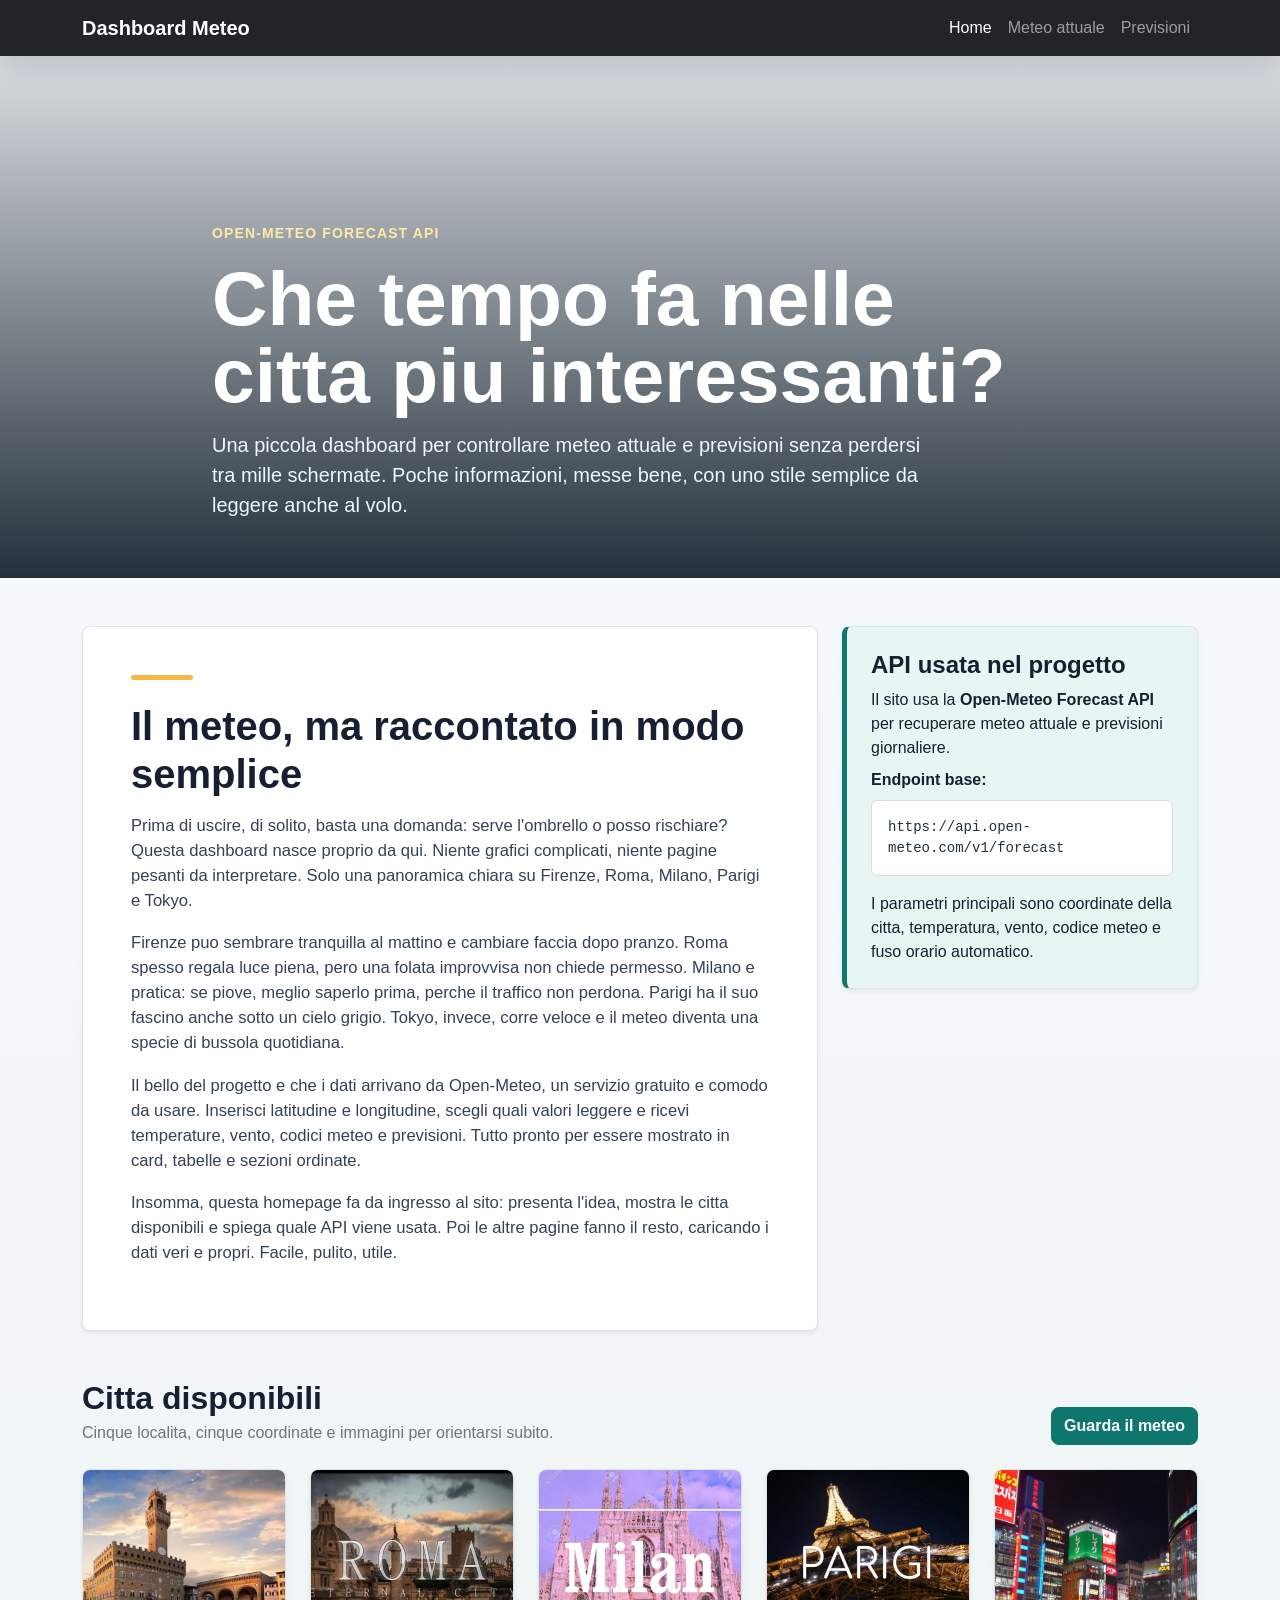
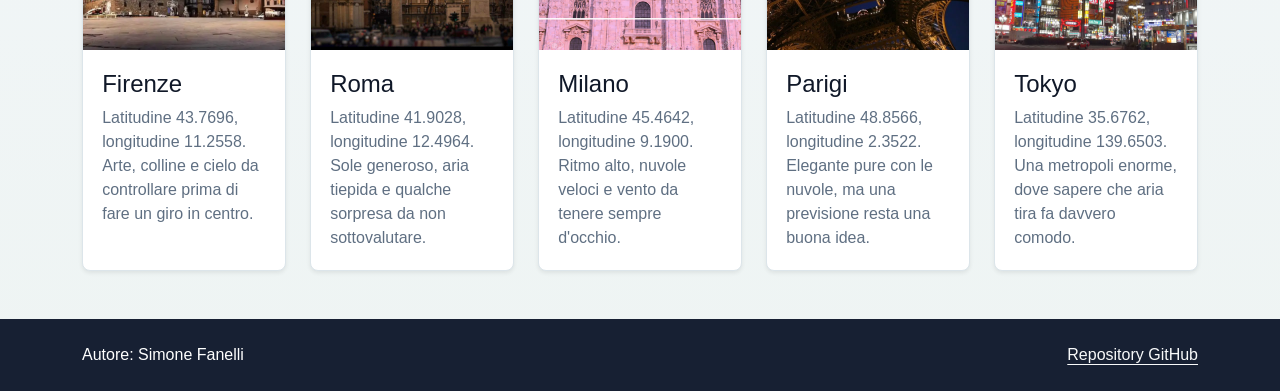
==== index.html @ 770c7ed0 "Refactor code structure for improved readability and maintainability" ====
<!DOCTYPE html>
<html lang="it">
<head>
    <meta charset="UTF-8">
    <meta name="viewport" content="width=device-width, initial-scale=1.0">
    <title>Dashboard Meteo Meconcelli</title>
    <link href="https://cdn.jsdelivr.net/npm/bootstrap@5.3.3/dist/css/bootstrap.min.css" rel="stylesheet">
    <link rel="stylesheet" href="style.css">
</head>
<body>
    <nav class="navbar navbar-expand-lg navbar-dark bg-dark sticky-top">
        <div class="container">
            <a class="navbar-brand fw-bold" href="index.html">Dashboard Meteo</a>
            <button class="navbar-toggler" type="button" data-bs-toggle="collapse" data-bs-target="#navbarMenu" aria-controls="navbarMenu" aria-expanded="false" aria-label="Apri menu">
                <span class="navbar-toggler-icon"></span>
            </button>

            <div class="collapse navbar-collapse" id="navbarMenu">
                <ul class="navbar-nav ms-auto">
                    <li class="nav-item">
                        <a class="nav-link active" aria-current="page" href="index.html">Home</a>
                    </li>
                    <li class="nav-item">
                        <a class="nav-link" href="meteo.html">Meteo attuale</a>
                    </li>
                    <li class="nav-item">
                        <a class="nav-link" href="previsioni.html">Previsioni</a>
                    </li>
                </ul>
            </div>
        </div>
    </nav>

    <header class="hero">
        <div class="container hero-content">
            <p class="text-uppercase fw-semibold small mb-3">Open-Meteo Forecast API</p>
            <h1 class="fw-bold mb-3">Che tempo fa nelle citta piu interessanti?</h1>
            <p class="lead mb-0">Una piccola dashboard per controllare meteo attuale e previsioni senza perdersi tra mille schermate. Poche informazioni, messe bene, con uno stile semplice da leggere anche al volo.</p>
        </div>
    </header>

    <main class="container my-5">
        <section class="row g-4 align-items-start mb-5">
            <div class="col-lg-8">
                <article class="article-card bg-white p-4 p-md-5 shadow-sm">
                    <h2 class="h1 fw-bold mb-3">Il meteo, ma raccontato in modo semplice</h2>
                    <p>Prima di uscire, di solito, basta una domanda: serve l'ombrello o posso rischiare? Questa dashboard nasce proprio da qui. Niente grafici complicati, niente pagine pesanti da interpretare. Solo una panoramica chiara su Firenze, Roma, Milano, Parigi e Tokyo.</p>
                    <p>Firenze puo sembrare tranquilla al mattino e cambiare faccia dopo pranzo. Roma spesso regala luce piena, pero una folata improvvisa non chiede permesso. Milano e pratica: se piove, meglio saperlo prima, perche il traffico non perdona. Parigi ha il suo fascino anche sotto un cielo grigio. Tokyo, invece, corre veloce e il meteo diventa una specie di bussola quotidiana.</p>
                    <p>Il bello del progetto e che i dati arrivano da Open-Meteo, un servizio gratuito e comodo da usare. Inserisci latitudine e longitudine, scegli quali valori leggere e ricevi temperature, vento, codici meteo e previsioni. Tutto pronto per essere mostrato in card, tabelle e sezioni ordinate.</p>
                    <p>Insomma, questa homepage fa da ingresso al sito: presenta l'idea, mostra le citta disponibili e spiega quale API viene usata. Poi le altre pagine fanno il resto, caricando i dati veri e propri. Facile, pulito, utile.</p>
                </article>
            </div>

            <div class="col-lg-4">
                <aside class="api-card p-4 shadow-sm">
                    <h2 class="h4 fw-bold">API usata nel progetto</h2>
                    <p class="mb-2">Il sito usa la <strong>Open-Meteo Forecast API</strong> per recuperare meteo attuale e previsioni giornaliere.</p>
                    <p class="mb-2"><strong>Endpoint base:</strong></p>
                    <code class="d-block bg-white p-3 rounded text-break">https://api.open-meteo.com/v1/forecast</code>
                    <p class="mt-3 mb-0">I parametri principali sono coordinate della citta, temperatura, vento, codice meteo e fuso orario automatico.</p>
                </aside>
            </div>
        </section>

        <section class="mb-5">
            <div class="d-flex flex-column flex-md-row justify-content-between gap-3 align-items-md-end mb-4">
                <div>
                    <h2 class="fw-bold mb-1">Citta disponibili</h2>
                    <p class="text-secondary mb-0">Cinque localita, cinque coordinate e immagini per orientarsi subito.</p>
                </div>
                <a class="btn btn-success" href="meteo.html">Guarda il meteo</a>
            </div>

            <div class="row g-4">
                <div class="col-md-6 col-lg">
                    <article class="card city-card h-100 shadow-sm">
                        <img src="assets/immagini/FIRENZE.webp" class="card-img-top" alt="Panorama di Firenze">
                        <div class="card-body">
                            <h3 class="h4 card-title">Firenze</h3>
                            <p class="card-text">Latitudine 43.7696, longitudine 11.2558. Arte, colline e cielo da controllare prima di fare un giro in centro.</p>
                        </div>
                    </article>
                </div>

                <div class="col-md-6 col-lg">
                    <article class="card city-card h-100 shadow-sm">
                        <img src="assets/immagini/Roma.jpg" class="card-img-top" alt="Vista di Roma">
                        <div class="card-body">
                            <h3 class="h4 card-title">Roma</h3>
                            <p class="card-text">Latitudine 41.9028, longitudine 12.4964. Sole generoso, aria tiepida e qualche sorpresa da non sottovalutare.</p>
                        </div>
                    </article>
                </div>

                <div class="col-md-6 col-lg">
                    <article class="card city-card h-100 shadow-sm">
                        <img src="assets/immagini/milano.jpg" class="card-img-top" alt="Skyline di Milano">
                        <div class="card-body">
                            <h3 class="h4 card-title">Milano</h3>
                            <p class="card-text">Latitudine 45.4642, longitudine 9.1900. Ritmo alto, nuvole veloci e vento da tenere sempre d'occhio.</p>
                        </div>
                    </article>
                </div>

                <div class="col-md-6 col-lg">
                    <article class="card city-card h-100 shadow-sm">
                        <img src="assets/immagini/maxresdefault.jpg" class="card-img-top" alt="Torre Eiffel a Parigi">
                        <div class="card-body">
                            <h3 class="h4 card-title">Parigi</h3>
                            <p class="card-text">Latitudine 48.8566, longitudine 2.3522. Elegante pure con le nuvole, ma una previsione resta una buona idea.</p>
                        </div>
                    </article>
                </div>

                <div class="col-md-6 col-lg">
                    <article class="card city-card h-100 shadow-sm">
                        <img src="assets/immagini/tokyo.jpg" class="card-img-top" alt="Strade illuminate di Tokyo">
                        <div class="card-body">
                            <h3 class="h4 card-title">Tokyo</h3>
                            <p class="card-text">Latitudine 35.6762, longitudine 139.6503. Una metropoli enorme, dove sapere che aria tira fa davvero comodo.</p>
                        </div>
                    </article>
                </div>
            </div>
        </section>
    </main>

    <footer class="text-white py-4">
        <div class="container d-flex flex-column flex-md-row justify-content-between gap-2">
            <p class="mb-0">Autore: Simone Fanelli</p>
            <a class="link-light" href="https://github.com/Trust51-bit/Dashboard-METEO-Meconcelli-" target="_blank" rel="noopener">Repository GitHub</a>
        </div>
    </footer>

    <script src="https://cdn.jsdelivr.net/npm/bootstrap@5.3.3/dist/js/bootstrap.bundle.min.js"></script>
</body>
</html>
---- style.css ----
:root{
  --ink:#172033;
  --muted:#5f6f82;
  --paper:#fffdf8;
  --page:#f4f7fb;
  --line:#dce5ea;
  --mint:#0f766e;
  --mint-soft:#e9f5f2;
  --night:#172033;
  --sun:#f4b942;
}

body{
  background:
    linear-gradient(180deg,#f8fbff 0%,var(--page) 45%,#eef4f3 100%);
  color:var(--ink);
  font-family:Arial,Helvetica,sans-serif;
}

.navbar{
  box-shadow:0 10px 28px rgba(23,32,51,.16);
}

.navbar-brand{
  letter-spacing:0;
}

.hero{
  min-height:58vh;
  display:flex;
  align-items:end;
  background:
    linear-gradient(180deg,rgba(8,20,31,.12),rgba(8,20,31,.88)),
    url("https://images.unsplash.com/photo-1500530855697-b586d89ba3ee?auto=format&fit=crop&w=1600&q=80");
  background-size:cover;
  background-position:center;
  color:#fff;
}

.hero-content{
  max-width:880px;
  padding-top:86px;
  padding-bottom:58px;
}

.hero h1{
  max-width:820px;
  font-size:clamp(2.35rem,6vw,4.9rem);
  line-height:1;
  letter-spacing:0;
}

.hero p{
  max-width:720px;
  color:#edf6ff;
}

.hero .small{
  color:#ffe9a8;
  letter-spacing:.08em;
}

.article-card,
.api-card,
.city-card{
  border:1px solid var(--line);
  border-radius:8px;
}

.article-card{
  background:var(--paper);
  position:relative;
}

.article-card::before{
  content:"";
  width:62px;
  height:5px;
  display:block;
  margin-bottom:22px;
  border-radius:99px;
  background:var(--sun);
}

.article-card h2{
  max-width:760px;
}

.article-card p{
  color:#334257;
  font-size:1.04rem;
}

.article-card p + p{
  margin-top:1.1rem;
}

.api-card{
  background:var(--mint-soft);
  border-left:5px solid var(--mint);
}

.api-card code{
  color:#21313d;
  border:1px solid #cfe2dd;
}

.city-card{
  overflow:hidden;
  background:#fff;
  transition:transform .22s ease,box-shadow .22s ease,border-color .22s ease;
}

.city-card:hover{
  transform:translateY(-5px);
  border-color:#b8d2cc;
  box-shadow:0 16px 34px rgba(20,31,45,.14);
}

.city-card img{
  width:100%;
  height:180px;
  object-fit:cover;
}

.city-card .card-body{
  padding:1.2rem;
}

.city-card h3{
  color:#101828;
}

.city-card p{
  color:var(--muted);
}

.btn-success{
  background:var(--mint);
  border-color:var(--mint);
  border-radius:8px;
  font-weight:700;
}

.btn-success:hover{
  background:#0b5f58;
  border-color:#0b5f58;
}

.alert{
  border-radius:8px;
}

.table{
  background:#fff;
}

footer{
  background:var(--night);
}

footer a{
  text-underline-offset:4px;
}

@media (max-width:768px){
  .hero{
    min-height:54vh;
  }

  .hero-content{
    padding-top:58px;
    padding-bottom:42px;
  }

  .article-card p{
    font-size:1rem;
  }

  .city-card img{
    height:210px;
  }
}
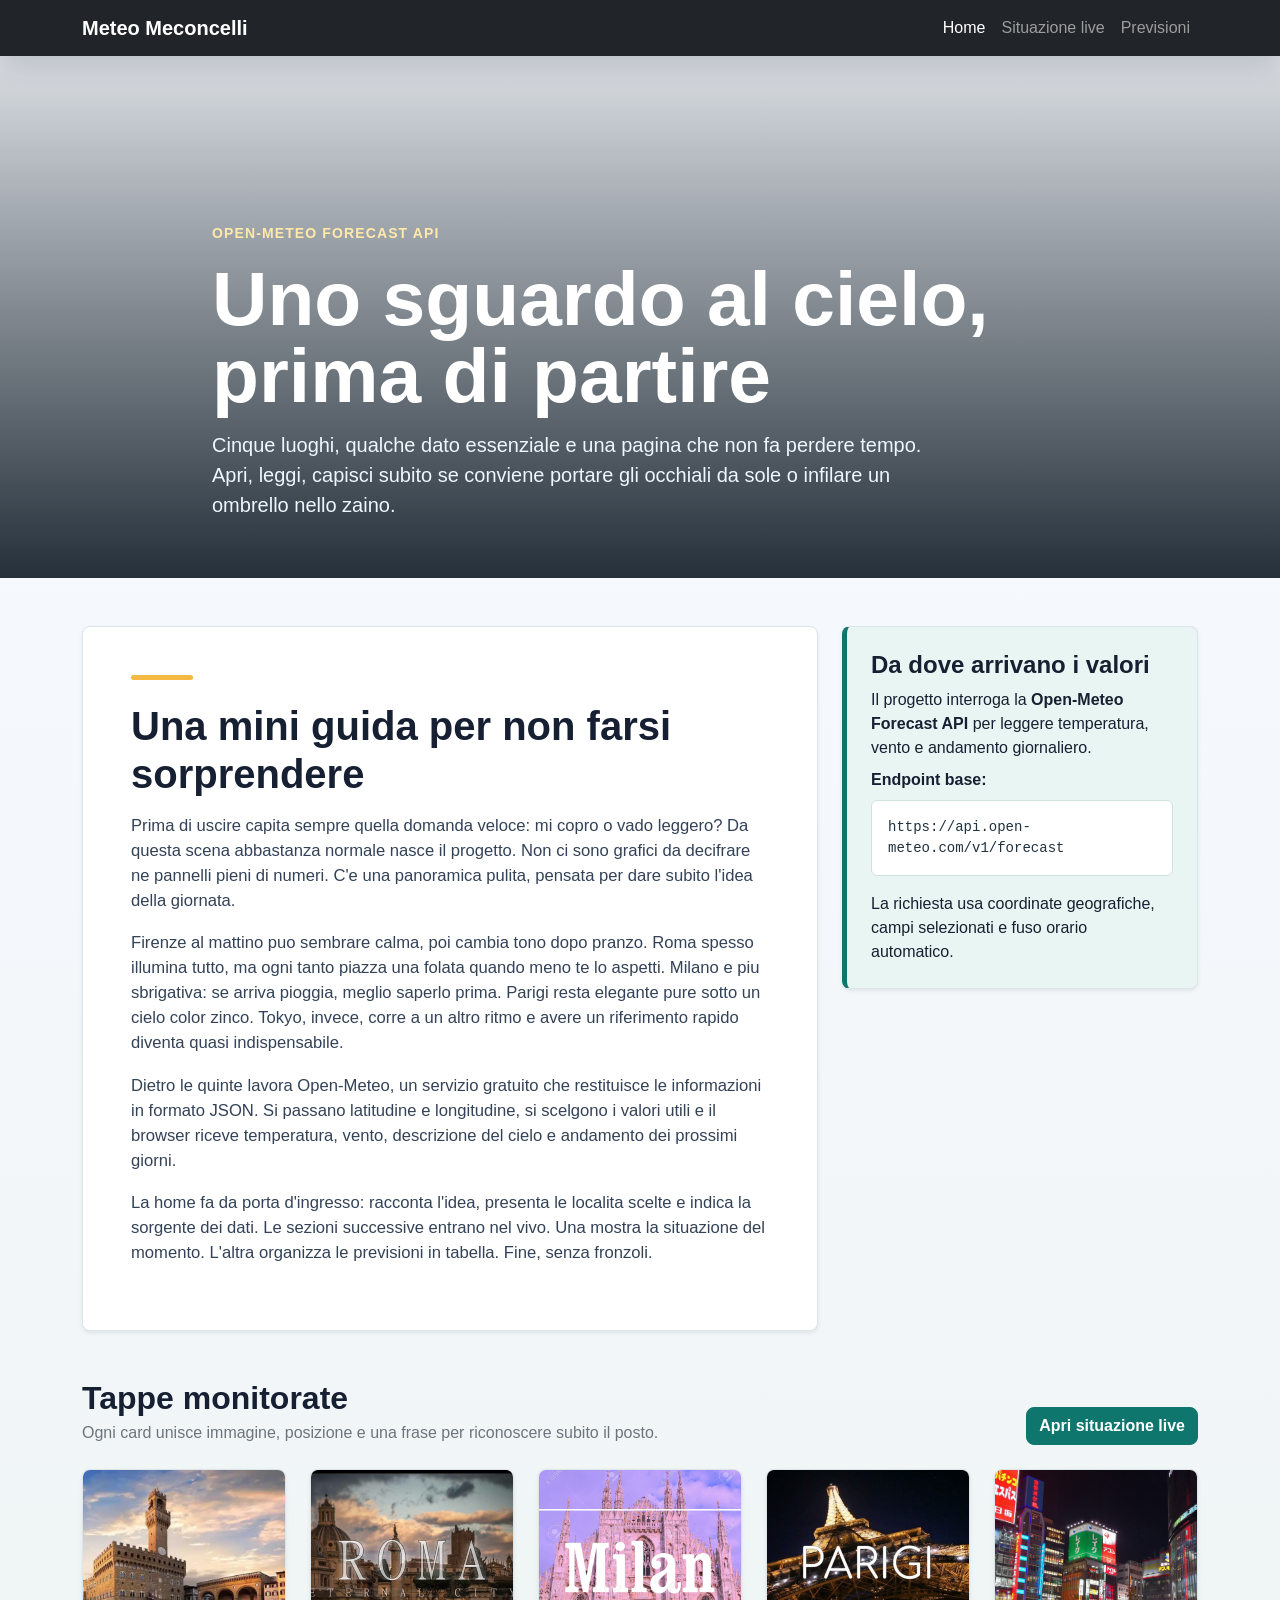
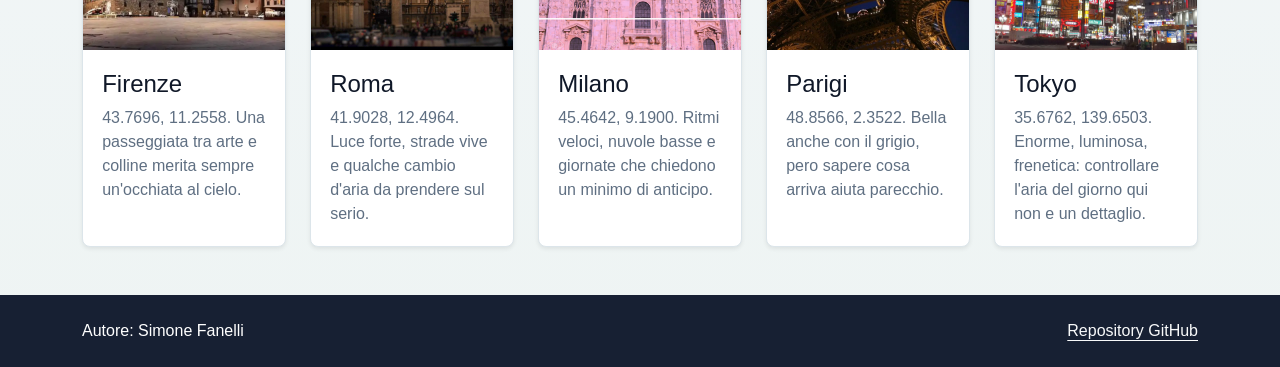
==== commit 9249b8cb: "ricontrollo generale" ====
--- a/index.html
+++ b/index.html
@@ -10,7 +10,7 @@
 <body>
     <nav class="navbar navbar-expand-lg navbar-dark bg-dark sticky-top">
         <div class="container">
-            <a class="navbar-brand fw-bold" href="index.html">Dashboard Meteo</a>
+            <a class="navbar-brand fw-bold" href="index.html">Meteo Meconcelli</a>
             <button class="navbar-toggler" type="button" data-bs-toggle="collapse" data-bs-target="#navbarMenu" aria-controls="navbarMenu" aria-expanded="false" aria-label="Apri menu">
                 <span class="navbar-toggler-icon"></span>
             </button>
@@ -21,7 +21,7 @@
                         <a class="nav-link active" aria-current="page" href="index.html">Home</a>
                     </li>
                     <li class="nav-item">
-                        <a class="nav-link" href="meteo.html">Meteo attuale</a>
+                        <a class="nav-link" href="meteo.html">Situazione live</a>
                     </li>
                     <li class="nav-item">
                         <a class="nav-link" href="previsioni.html">Previsioni</a>
@@ -34,8 +34,8 @@
     <header class="hero">
         <div class="container hero-content">
             <p class="text-uppercase fw-semibold small mb-3">Open-Meteo Forecast API</p>
-            <h1 class="fw-bold mb-3">Che tempo fa nelle citta piu interessanti?</h1>
-            <p class="lead mb-0">Una piccola dashboard per controllare meteo attuale e previsioni senza perdersi tra mille schermate. Poche informazioni, messe bene, con uno stile semplice da leggere anche al volo.</p>
+            <h1 class="fw-bold mb-3">Uno sguardo al cielo, prima di partire</h1>
+            <p class="lead mb-0">Cinque luoghi, qualche dato essenziale e una pagina che non fa perdere tempo. Apri, leggi, capisci subito se conviene portare gli occhiali da sole o infilare un ombrello nello zaino.</p>
         </div>
     </header>
 
@@ -43,21 +43,21 @@
         <section class="row g-4 align-items-start mb-5">
             <div class="col-lg-8">
                 <article class="article-card bg-white p-4 p-md-5 shadow-sm">
-                    <h2 class="h1 fw-bold mb-3">Il meteo, ma raccontato in modo semplice</h2>
-                    <p>Prima di uscire, di solito, basta una domanda: serve l'ombrello o posso rischiare? Questa dashboard nasce proprio da qui. Niente grafici complicati, niente pagine pesanti da interpretare. Solo una panoramica chiara su Firenze, Roma, Milano, Parigi e Tokyo.</p>
-                    <p>Firenze puo sembrare tranquilla al mattino e cambiare faccia dopo pranzo. Roma spesso regala luce piena, pero una folata improvvisa non chiede permesso. Milano e pratica: se piove, meglio saperlo prima, perche il traffico non perdona. Parigi ha il suo fascino anche sotto un cielo grigio. Tokyo, invece, corre veloce e il meteo diventa una specie di bussola quotidiana.</p>
-                    <p>Il bello del progetto e che i dati arrivano da Open-Meteo, un servizio gratuito e comodo da usare. Inserisci latitudine e longitudine, scegli quali valori leggere e ricevi temperature, vento, codici meteo e previsioni. Tutto pronto per essere mostrato in card, tabelle e sezioni ordinate.</p>
-                    <p>Insomma, questa homepage fa da ingresso al sito: presenta l'idea, mostra le citta disponibili e spiega quale API viene usata. Poi le altre pagine fanno il resto, caricando i dati veri e propri. Facile, pulito, utile.</p>
+                    <h2 class="h1 fw-bold mb-3">Una mini guida per non farsi sorprendere</h2>
+                    <p>Prima di uscire capita sempre quella domanda veloce: mi copro o vado leggero? Da questa scena abbastanza normale nasce il progetto. Non ci sono grafici da decifrare ne pannelli pieni di numeri. C'e una panoramica pulita, pensata per dare subito l'idea della giornata.</p>
+                    <p>Firenze al mattino puo sembrare calma, poi cambia tono dopo pranzo. Roma spesso illumina tutto, ma ogni tanto piazza una folata quando meno te lo aspetti. Milano e piu sbrigativa: se arriva pioggia, meglio saperlo prima. Parigi resta elegante pure sotto un cielo color zinco. Tokyo, invece, corre a un altro ritmo e avere un riferimento rapido diventa quasi indispensabile.</p>
+                    <p>Dietro le quinte lavora Open-Meteo, un servizio gratuito che restituisce le informazioni in formato JSON. Si passano latitudine e longitudine, si scelgono i valori utili e il browser riceve temperatura, vento, descrizione del cielo e andamento dei prossimi giorni.</p>
+                    <p>La home fa da porta d'ingresso: racconta l'idea, presenta le localita scelte e indica la sorgente dei dati. Le sezioni successive entrano nel vivo. Una mostra la situazione del momento. L'altra organizza le previsioni in tabella. Fine, senza fronzoli.</p>
                 </article>
             </div>
 
             <div class="col-lg-4">
                 <aside class="api-card p-4 shadow-sm">
-                    <h2 class="h4 fw-bold">API usata nel progetto</h2>
-                    <p class="mb-2">Il sito usa la <strong>Open-Meteo Forecast API</strong> per recuperare meteo attuale e previsioni giornaliere.</p>
+                    <h2 class="h4 fw-bold">Da dove arrivano i valori</h2>
+                    <p class="mb-2">Il progetto interroga la <strong>Open-Meteo Forecast API</strong> per leggere temperatura, vento e andamento giornaliero.</p>
                     <p class="mb-2"><strong>Endpoint base:</strong></p>
                     <code class="d-block bg-white p-3 rounded text-break">https://api.open-meteo.com/v1/forecast</code>
-                    <p class="mt-3 mb-0">I parametri principali sono coordinate della citta, temperatura, vento, codice meteo e fuso orario automatico.</p>
+                    <p class="mt-3 mb-0">La richiesta usa coordinate geografiche, campi selezionati e fuso orario automatico.</p>
                 </aside>
             </div>
         </section>
@@ -65,10 +65,10 @@
         <section class="mb-5">
             <div class="d-flex flex-column flex-md-row justify-content-between gap-3 align-items-md-end mb-4">
                 <div>
-                    <h2 class="fw-bold mb-1">Citta disponibili</h2>
-                    <p class="text-secondary mb-0">Cinque localita, cinque coordinate e immagini per orientarsi subito.</p>
+                    <h2 class="fw-bold mb-1">Tappe monitorate</h2>
+                    <p class="text-secondary mb-0">Ogni card unisce immagine, posizione e una frase per riconoscere subito il posto.</p>
                 </div>
-                <a class="btn btn-success" href="meteo.html">Guarda il meteo</a>
+                <a class="btn btn-success" href="meteo.html">Apri situazione live</a>
             </div>
 
             <div class="row g-4">
@@ -77,7 +77,7 @@
                         <img src="assets/immagini/FIRENZE.webp" class="card-img-top" alt="Panorama di Firenze">
                         <div class="card-body">
                             <h3 class="h4 card-title">Firenze</h3>
-                            <p class="card-text">Latitudine 43.7696, longitudine 11.2558. Arte, colline e cielo da controllare prima di fare un giro in centro.</p>
+                            <p class="card-text">43.7696, 11.2558. Una passeggiata tra arte e colline merita sempre un'occhiata al cielo.</p>
                         </div>
                     </article>
                 </div>
@@ -87,7 +87,7 @@
                         <img src="assets/immagini/Roma.jpg" class="card-img-top" alt="Vista di Roma">
                         <div class="card-body">
                             <h3 class="h4 card-title">Roma</h3>
-                            <p class="card-text">Latitudine 41.9028, longitudine 12.4964. Sole generoso, aria tiepida e qualche sorpresa da non sottovalutare.</p>
+                            <p class="card-text">41.9028, 12.4964. Luce forte, strade vive e qualche cambio d'aria da prendere sul serio.</p>
                         </div>
                     </article>
                 </div>
@@ -97,7 +97,7 @@
                         <img src="assets/immagini/milano.jpg" class="card-img-top" alt="Skyline di Milano">
                         <div class="card-body">
                             <h3 class="h4 card-title">Milano</h3>
-                            <p class="card-text">Latitudine 45.4642, longitudine 9.1900. Ritmo alto, nuvole veloci e vento da tenere sempre d'occhio.</p>
+                            <p class="card-text">45.4642, 9.1900. Ritmi veloci, nuvole basse e giornate che chiedono un minimo di anticipo.</p>
                         </div>
                     </article>
                 </div>
@@ -107,7 +107,7 @@
                         <img src="assets/immagini/maxresdefault.jpg" class="card-img-top" alt="Torre Eiffel a Parigi">
                         <div class="card-body">
                             <h3 class="h4 card-title">Parigi</h3>
-                            <p class="card-text">Latitudine 48.8566, longitudine 2.3522. Elegante pure con le nuvole, ma una previsione resta una buona idea.</p>
+                            <p class="card-text">48.8566, 2.3522. Bella anche con il grigio, pero sapere cosa arriva aiuta parecchio.</p>
                         </div>
                     </article>
                 </div>
@@ -117,7 +117,7 @@
                         <img src="assets/immagini/tokyo.jpg" class="card-img-top" alt="Strade illuminate di Tokyo">
                         <div class="card-body">
                             <h3 class="h4 card-title">Tokyo</h3>
-                            <p class="card-text">Latitudine 35.6762, longitudine 139.6503. Una metropoli enorme, dove sapere che aria tira fa davvero comodo.</p>
+                            <p class="card-text">35.6762, 139.6503. Enorme, luminosa, frenetica: controllare l'aria del giorno qui non e un dettaglio.</p>
                         </div>
                     </article>
                 </div>
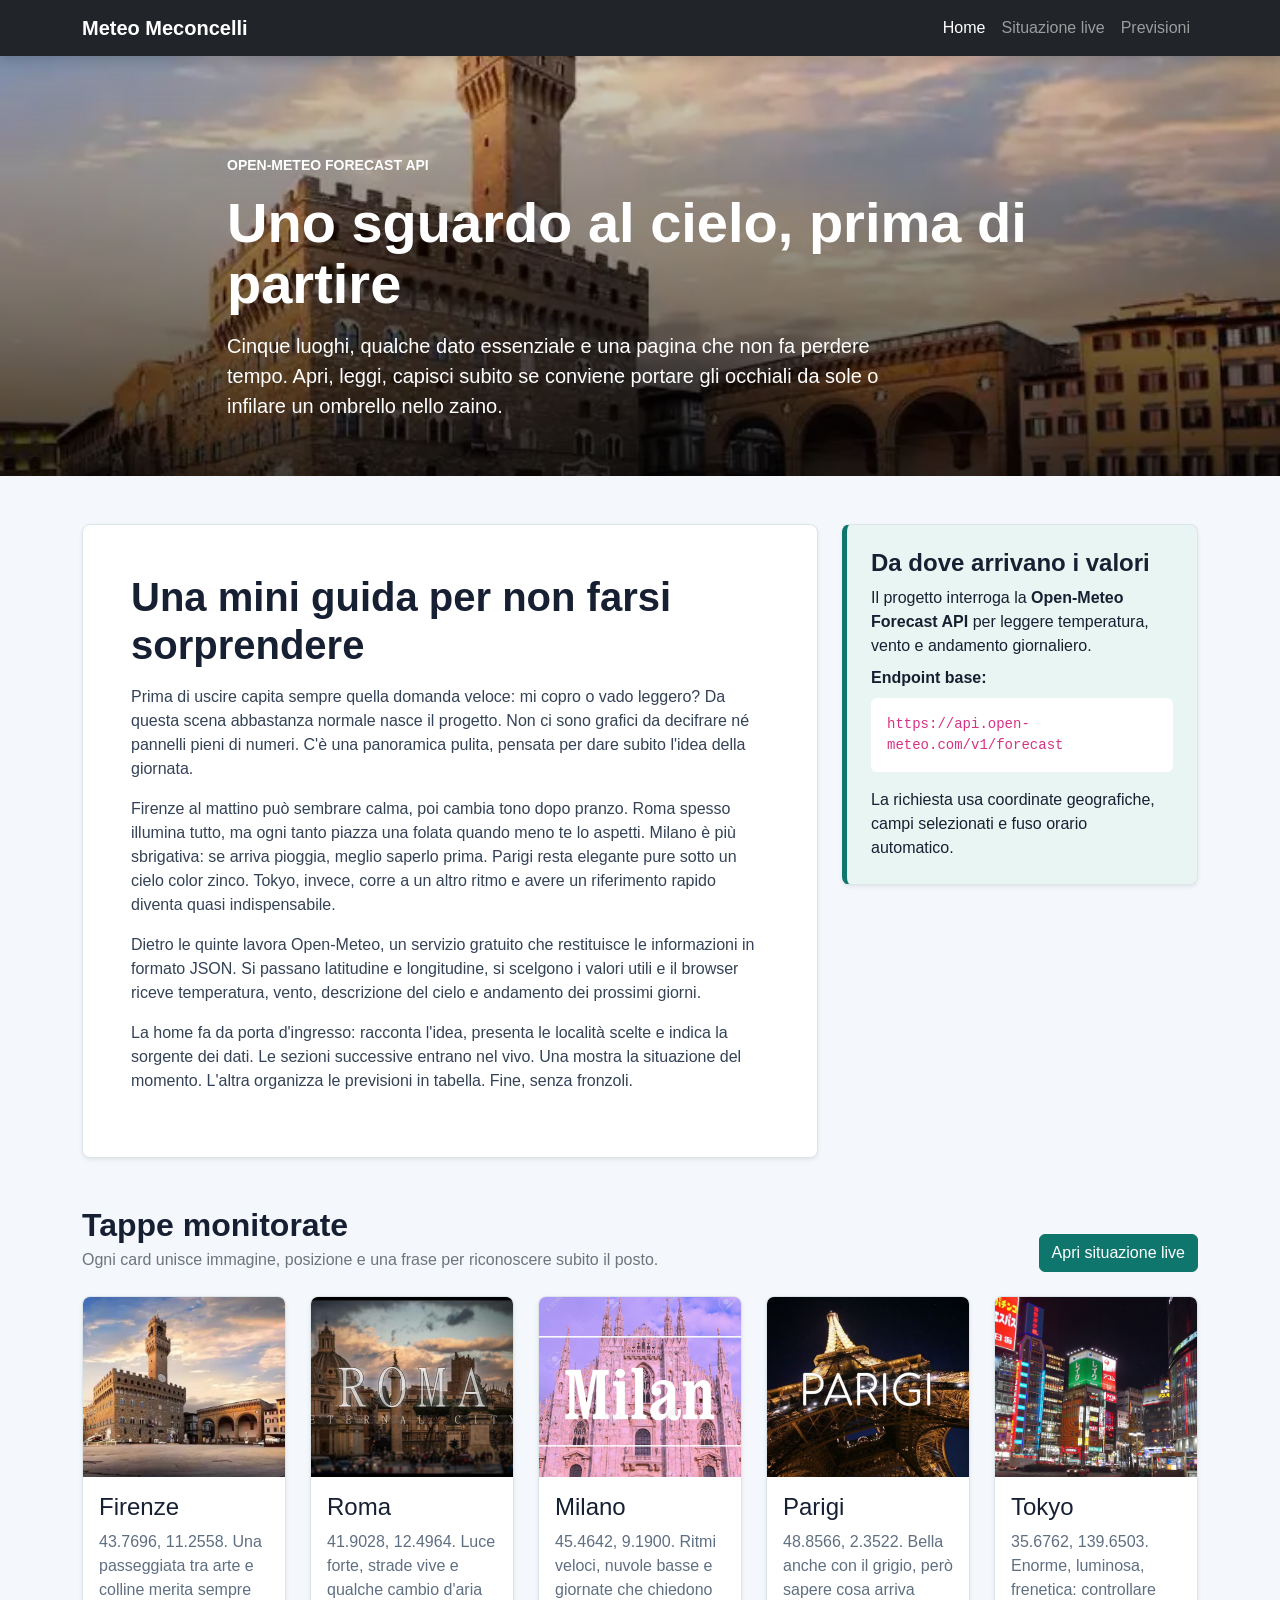
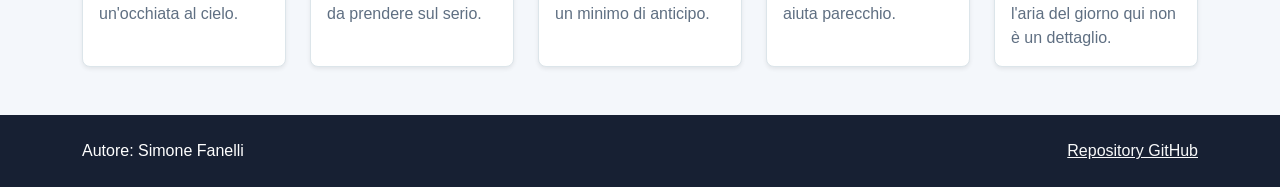
==== commit f7350c66: "rifiniture varie" ====
--- a/index.html
+++ b/index.html
@@ -44,10 +44,10 @@
             <div class="col-lg-8">
                 <article class="article-card bg-white p-4 p-md-5 shadow-sm">
                     <h2 class="h1 fw-bold mb-3">Una mini guida per non farsi sorprendere</h2>
-                    <p>Prima di uscire capita sempre quella domanda veloce: mi copro o vado leggero? Da questa scena abbastanza normale nasce il progetto. Non ci sono grafici da decifrare ne pannelli pieni di numeri. C'e una panoramica pulita, pensata per dare subito l'idea della giornata.</p>
-                    <p>Firenze al mattino puo sembrare calma, poi cambia tono dopo pranzo. Roma spesso illumina tutto, ma ogni tanto piazza una folata quando meno te lo aspetti. Milano e piu sbrigativa: se arriva pioggia, meglio saperlo prima. Parigi resta elegante pure sotto un cielo color zinco. Tokyo, invece, corre a un altro ritmo e avere un riferimento rapido diventa quasi indispensabile.</p>
+                    <p>Prima di uscire capita sempre quella domanda veloce: mi copro o vado leggero? Da questa scena abbastanza normale nasce il progetto. Non ci sono grafici da decifrare né pannelli pieni di numeri. C'è una panoramica pulita, pensata per dare subito l'idea della giornata.</p>
+                    <p>Firenze al mattino può sembrare calma, poi cambia tono dopo pranzo. Roma spesso illumina tutto, ma ogni tanto piazza una folata quando meno te lo aspetti. Milano è più sbrigativa: se arriva pioggia, meglio saperlo prima. Parigi resta elegante pure sotto un cielo color zinco. Tokyo, invece, corre a un altro ritmo e avere un riferimento rapido diventa quasi indispensabile.</p>
                     <p>Dietro le quinte lavora Open-Meteo, un servizio gratuito che restituisce le informazioni in formato JSON. Si passano latitudine e longitudine, si scelgono i valori utili e il browser riceve temperatura, vento, descrizione del cielo e andamento dei prossimi giorni.</p>
-                    <p>La home fa da porta d'ingresso: racconta l'idea, presenta le localita scelte e indica la sorgente dei dati. Le sezioni successive entrano nel vivo. Una mostra la situazione del momento. L'altra organizza le previsioni in tabella. Fine, senza fronzoli.</p>
+                    <p>La home fa da porta d'ingresso: racconta l'idea, presenta le località scelte e indica la sorgente dei dati. Le sezioni successive entrano nel vivo. Una mostra la situazione del momento. L'altra organizza le previsioni in tabella. Fine, senza fronzoli.</p>
                 </article>
             </div>
 
@@ -104,10 +104,10 @@
 
                 <div class="col-md-6 col-lg">
                     <article class="card city-card h-100 shadow-sm">
-                        <img src="assets/immagini/maxresdefault.jpg" class="card-img-top" alt="Torre Eiffel a Parigi">
+                        <img src="assets/immagini/parigi.jpg" class="card-img-top" alt="Torre Eiffel a Parigi">
                         <div class="card-body">
                             <h3 class="h4 card-title">Parigi</h3>
-                            <p class="card-text">48.8566, 2.3522. Bella anche con il grigio, pero sapere cosa arriva aiuta parecchio.</p>
+                            <p class="card-text">48.8566, 2.3522. Bella anche con il grigio, però sapere cosa arriva aiuta parecchio.</p>
                         </div>
                     </article>
                 </div>
@@ -117,7 +117,7 @@
                         <img src="assets/immagini/tokyo.jpg" class="card-img-top" alt="Strade illuminate di Tokyo">
                         <div class="card-body">
                             <h3 class="h4 card-title">Tokyo</h3>
-                            <p class="card-text">35.6762, 139.6503. Enorme, luminosa, frenetica: controllare l'aria del giorno qui non e un dettaglio.</p>
+                            <p class="card-text">35.6762, 139.6503. Enorme, luminosa, frenetica: controllare l'aria del giorno qui non è un dettaglio.</p>
                         </div>
                     </article>
                 </div>
--- a/style.css
+++ b/style.css
@@ -1,183 +1,115 @@
-:root{
-  --ink:#172033;
-  --muted:#5f6f82;
-  --paper:#fffdf8;
-  --page:#f4f7fb;
-  --line:#dce5ea;
-  --mint:#0f766e;
-  --mint-soft:#e9f5f2;
-  --night:#172033;
-  --sun:#f4b942;
+body {
+    background-color: #f4f7fb;
+    color: #172033;
+    font-family: Arial, Helvetica, sans-serif;
 }
 
-body{
-  background:
-    linear-gradient(180deg,#f8fbff 0%,var(--page) 45%,#eef4f3 100%);
-  color:var(--ink);
-  font-family:Arial,Helvetica,sans-serif;
+.navbar {
+    box-shadow: 0 4px 12px rgba(0, 0, 0, 0.15);
 }
 
-.navbar{
-  box-shadow:0 10px 28px rgba(23,32,51,.16);
+.hero {
+    min-height: 420px;
+    display: flex;
+    align-items: end;
+    background-image:
+        linear-gradient(rgba(0, 0, 0, 0.15), rgba(0, 0, 0, 0.75)),
+        url("assets/immagini/FIRENZE.webp");
+    background-size: cover;
+    background-position: center;
+    color: white;
 }
 
-.navbar-brand{
-  letter-spacing:0;
+.hero-content {
+    max-width: 850px;
+    padding-top: 70px;
+    padding-bottom: 55px;
 }
 
-.hero{
-  min-height:58vh;
-  display:flex;
-  align-items:end;
-  background:
-    linear-gradient(180deg,rgba(8,20,31,.12),rgba(8,20,31,.88)),
-    url("https://images.unsplash.com/photo-1500530855697-b586d89ba3ee?auto=format&fit=crop&w=1600&q=80");
-  background-size:cover;
-  background-position:center;
-  color:#fff;
+.hero h1 {
+    font-size: 56px;
+    line-height: 1.1;
 }
 
-.hero-content{
-  max-width:880px;
-  padding-top:86px;
-  padding-bottom:58px;
-}
-
-.hero h1{
-  max-width:820px;
-  font-size:clamp(2.35rem,6vw,4.9rem);
-  line-height:1;
-  letter-spacing:0;
-}
-
-.hero p{
-  max-width:720px;
-  color:#edf6ff;
-}
-
-.hero .small{
-  color:#ffe9a8;
-  letter-spacing:.08em;
+.hero p {
+    max-width: 700px;
 }
 
 .article-card,
 .api-card,
-.city-card{
-  border:1px solid var(--line);
-  border-radius:8px;
+.city-card {
+    border: 1px solid #dce5ea;
+    border-radius: 8px;
 }
 
-.article-card{
-  background:var(--paper);
-  position:relative;
+.article-card {
+    background-color: #ffffff;
 }
 
-.article-card::before{
-  content:"";
-  width:62px;
-  height:5px;
-  display:block;
-  margin-bottom:22px;
-  border-radius:99px;
-  background:var(--sun);
+.article-card p {
+    color: #344256;
 }
 
-.article-card h2{
-  max-width:760px;
+.api-card {
+    background-color: #e9f5f2;
+    border-left: 5px solid #0f766e;
 }
 
-.article-card p{
-  color:#334257;
-  font-size:1.04rem;
+.city-card {
+    overflow: hidden;
+    background-color: #ffffff;
 }
 
-.article-card p + p{
-  margin-top:1.1rem;
+.city-card img {
+    width: 100%;
+    height: 180px;
+    object-fit: cover;
 }
 
-.api-card{
-  background:var(--mint-soft);
-  border-left:5px solid var(--mint);
+.city-card h3 {
+    color: #172033;
 }
 
-.api-card code{
-  color:#21313d;
-  border:1px solid #cfe2dd;
+.city-card p {
+    color: #5f6f82;
 }
 
-.city-card{
-  overflow:hidden;
-  background:#fff;
-  transition:transform .22s ease,box-shadow .22s ease,border-color .22s ease;
+.btn-success {
+    background-color: #0f766e;
+    border-color: #0f766e;
 }
 
-.city-card:hover{
-  transform:translateY(-5px);
-  border-color:#b8d2cc;
-  box-shadow:0 16px 34px rgba(20,31,45,.14);
+.alert {
+    border-radius: 8px;
 }
 
-.city-card img{
-  width:100%;
-  height:180px;
-  object-fit:cover;
+.table {
+    background-color: white;
 }
 
-.city-card .card-body{
-  padding:1.2rem;
+footer {
+    background-color: #172033;
 }
 
-.city-card h3{
-  color:#101828;
+footer a {
+    text-decoration: underline;
 }
 
-.city-card p{
-  color:var(--muted);
+@media (max-width: 768px) {
+    .hero {
+        min-height: 360px;
+    }
+
+    .hero h1 {
+        font-size: 38px;
+    }
+
+    .hero-content {
+        padding-top: 45px;
+        padding-bottom: 40px;
+    }
+
+    .city-card img {
+        height: 210px;
+    }
 }
-
-.btn-success{
-  background:var(--mint);
-  border-color:var(--mint);
-  border-radius:8px;
-  font-weight:700;
-}
-
-.btn-success:hover{
-  background:#0b5f58;
-  border-color:#0b5f58;
-}
-
-.alert{
-  border-radius:8px;
-}
-
-.table{
-  background:#fff;
-}
-
-footer{
-  background:var(--night);
-}
-
-footer a{
-  text-underline-offset:4px;
-}
-
-@media (max-width:768px){
-  .hero{
-    min-height:54vh;
-  }
-
-  .hero-content{
-    padding-top:58px;
-    padding-bottom:42px;
-  }
-
-  .article-card p{
-    font-size:1rem;
-  }
-
-  .city-card img{
-    height:210px;
-  }
-}
